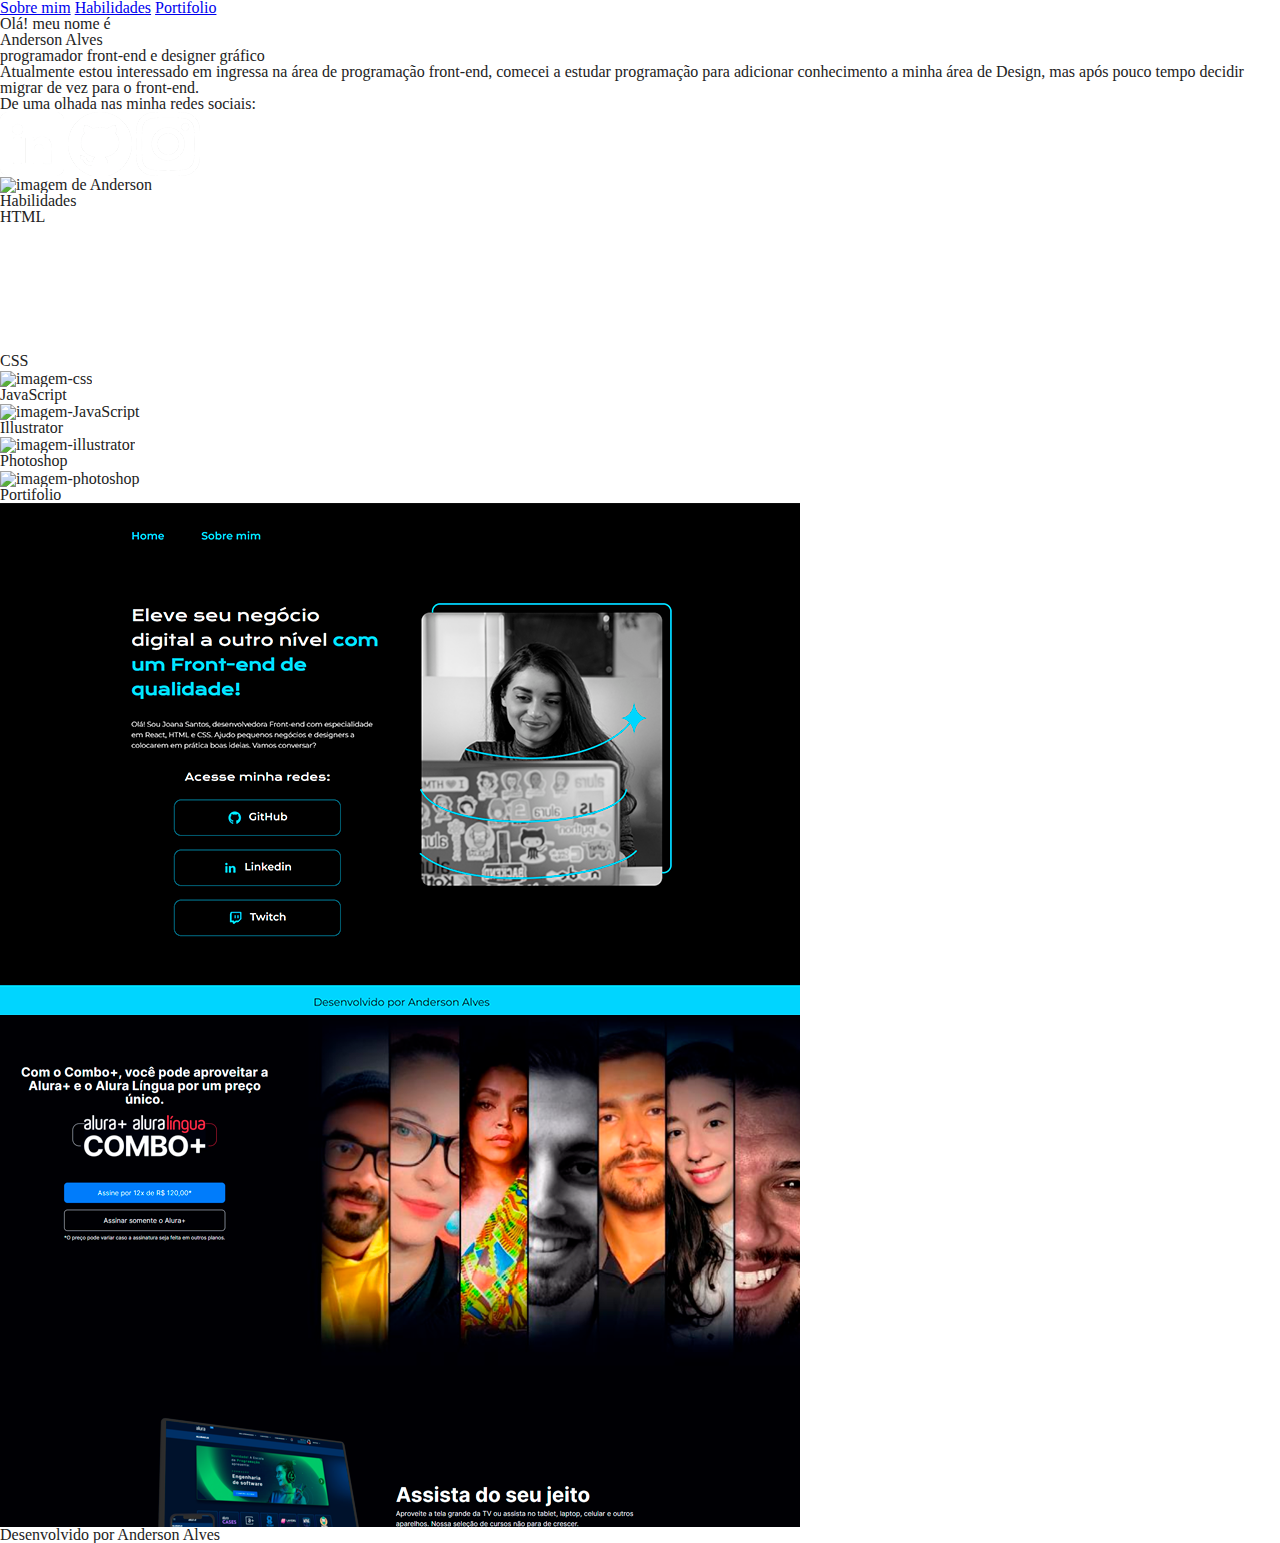
==== index.html @ a368eb8a "mesma de 9 min atrás" ====
<!DOCTYPE html>
<html lang="pt-br">
<head>
    <meta charset="UTF-8">
    <meta http-equiv="X-UA-Compatible" content="IE=edge">
    
    <link rel="stylesheet" type="text/css" href="styles/reset.css">
    <link rel="stylesheet" type="text/css" href="styles/stylez.css">

    <meta name="viewport" content="width=device-width, initial-scale=1.0">
    <title>Anderson Alves</title>
</head>
<body>
    <nav>
        <div class="menu">
            <a href="#section-1">Sobre mim</a>
            <a href="#section-2">Habilidades</a>
            <a href="#section-3">Portifolio</a>  
        </div>
    </nav>
    <section class="main-container" id="section-1">
        <div class="sobre-mim">
            <div class="info-perfil">
                <p>Olá! meu nome é</p>
                <h1>Anderson Alves</h1>
                <p id="cargo">programador front-end e designer gráfico</p>
                <p id="interesse">Atualmente estou interessado em ingressa na área de programação front-end, comecei a estudar programação para adicionar conhecimento a minha área de Design, mas após pouco tempo decidir migrar de vez para o front-end.</p>
                <div class="social-media">
                    <p>De uma olhada nas minha redes sociais:</p>
                    <a href="https://www.linkedin.com/in/andersonalvves" target="_blank"><img src="imagens/linkedin-logo.png" alt="linkdin logo"></a>
                    <a href="https://github.com/andy-alves" target="_blank"><img src="imagens/github-logo.png" alt="github logo"></a>
                    <a href="https://www.instagram.com/andyy_alvesx" target="_blank"><img src="imagens/instagram-logo.png" alt="instagram logo"></a>
                </div>
            </div>
            <img id="imagem-de-perfil" src="imagens/foto-de-perfil.png" alt="imagem de Anderson">
        </div>
    </section>
    <section class="main-container" id="section-2">
        <h2>Habilidades</h2>
        <div class="habilidades">
            <div class="box-habilidades">
                <div class="habilidades-cards">
                    <p>HTML</p>
                    <img src="imagens/html-logo.png" alt="imagem-html">
                </div>
                <div class="habilidades-cards">
                    <p>CSS</p>
                    <img src="imagens/css-logo.png" alt="imagem-css">
                </div>
                <div class="habilidades-cards">
                    <p>JavaScript</p>
                    <img src="imagens/JavaScript-logo.png" alt="imagem-JavaScript">
                </div>
                <div class="habilidades-cards">
                    <p>Illustrator</p>
                    <img src="imagens/illustrator-logo.png" alt="imagem-illustrator">
                </div>
                <div class="habilidades-cards">
                    <p>Photoshop</p>
                    <img src="imagens/photoshop-logo.png" alt="imagem-photoshop">
                </div>
            </div>
        </div>
    </section>
    <section class="main-container" id="section-3">
        <h2>Portifolio</h2>
        <div class="box-portifolio">
            <a class="box-job" target="_blank" href="https://portifolio-ficticio.vercel.app/"><img src="imagens/mockup-portifolioficticio.png" alt=""></a>
            <a class="box-job" target="_blank" href="https://alura-plus-eight-pi.vercel.app/"><img src="imagens/mockup-aluraplus.png" alt=""></a>
        </div>
    </section>
    <footer>
        <div class="texto-footer">
            <p>Desenvolvido por Anderson Alves</p>
        </div>    
    </footer>
</body>
</html>
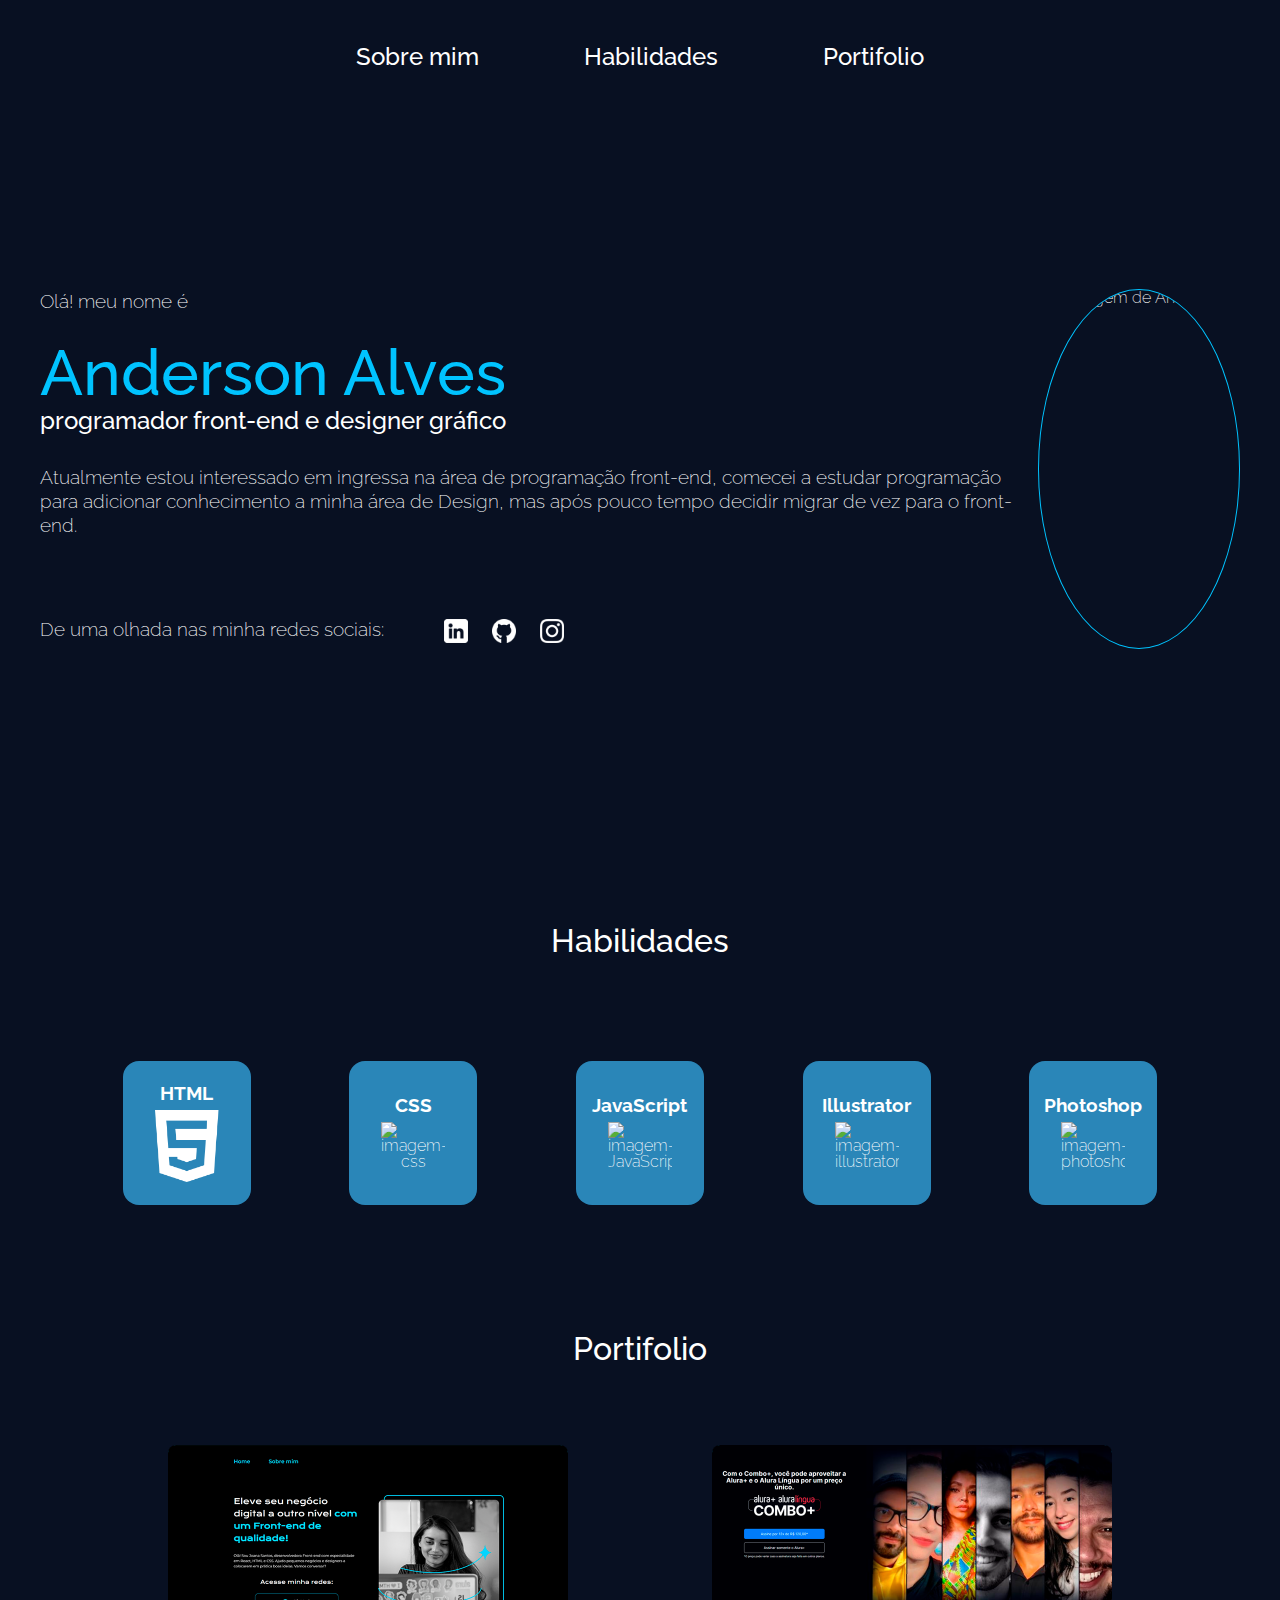
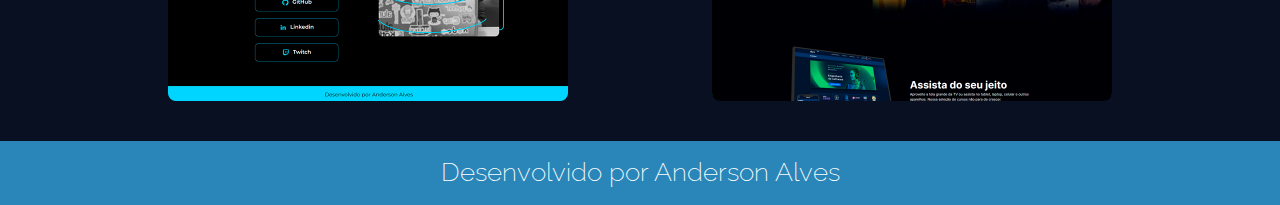
==== commit 425b6fd1: "Update index.html" ====
--- a/index.html
+++ b/index.html
@@ -5,7 +5,7 @@
     <meta http-equiv="X-UA-Compatible" content="IE=edge">
     
     <link rel="stylesheet" type="text/css" href="styles/reset.css">
-    <link rel="stylesheet" type="text/css" href="styles/stylez.css">
+    <link rel="stylesheet" type="text/css" href="styles/style.css">
 
     <meta name="viewport" content="width=device-width, initial-scale=1.0">
     <title>Anderson Alves</title>
--- a/styles/style.css
+++ b/styles/style.css
@@ -0,0 +1,218 @@
+@import url('https://fonts.googleapis.com/css2?family=Raleway:wght@200;500&display=swap');
+
+:root {
+    --branco: #ffffff;
+    --preto: #000000;
+    --azul-claro:#00c3ff;
+    --azul-medio:#2a86b8;
+    --azul-escuro:#081022;
+    --font-principal: 'Raleway', sans-serif;
+}
+
+body {
+    font-family: var(--font-principal);
+    font-size: 1rem;
+    font-weight: 200;
+    color:var(--branco);
+    background-color: var(--azul-escuro);
+}
+nav {
+    height: 4.8rem;
+    display: flex;
+    justify-content: space-around;
+    align-items: flex-end;
+    position: -webkit-sticky;
+    position: sticky;
+    top: -2rem;
+    background-color:var(--azul-escuro);
+}
+.menu {
+    width: 600px;
+    display: flex;
+    justify-content: space-between;
+    margin: 0 2rem 0;
+}
+.menu a {
+    text-decoration: none;
+    color: var(--branco);
+    font-weight: 500;
+    line-height: 1.5rem;
+    font-size: 1.5rem;
+    height: 2rem;
+    position: relative;
+    padding: 0 1rem;
+    box-sizing: border-box;
+    cursor: pointer;
+}
+.menu a::after {
+    content: " ";
+    width: 0%;
+    height: 0.2rem;
+    background-color: var(--azul-claro);
+    position: absolute;
+    bottom: 0;
+    left: 50%;
+    transform: translateX(-50%) scaleX(0);
+    transition: transform 0.7s;
+}
+.menu a:hover {
+    color: var(--azul-claro);
+    transition: 0.7s;
+}
+.menu a:hover::after{
+    transform: translateX(-50%) scaleX(1);
+    width: 100%;
+}
+.main-container {
+    padding: 2rem;
+    text-align: center;
+}
+#section-1 {
+    min-height: 80vh;
+    display: flex;
+    flex-wrap: wrap;
+}
+.sobre-mim {
+    display: flex;
+    margin: auto;
+    max-width: 1200px;
+}
+.info-perfil {
+    font-size: 1.2rem;
+    line-height: 1.5rem;
+    font-weight: 200;
+    text-align: left;
+}
+.info-perfil h1 {
+    font-size: 4rem;
+    line-height: 3.5rem;
+    font-weight: 500;
+    color:var(--azul-claro);
+    margin: 2rem 0 0.5rem;
+}
+#cargo {
+    font-size: 1.5rem;
+    font-weight: 500;
+    margin-bottom: 2rem;
+}
+#interesse {
+    margin: 0 1rem 5rem 0;
+}
+.social-media{
+    display: flex;
+    height: 32px;
+}
+.social-media p {
+    margin-right: 3rem;
+}
+.social-media a {
+    margin: 0 0.5rem;
+    cursor: pointer;
+    width: 2rem;
+    text-align: center;
+}
+.social-media img {
+    width: 1.5rem;
+}
+.social-media img:hover {
+    transform: scale(1.4);
+    transition: 0.4s;
+}
+#imagem-de-perfil {
+    border-radius: 50%;
+    border: 0.1rem solid var(--azul-claro);
+    width: 25rem;
+}
+
+/* habilidades section-2 */
+
+#section-2 {
+    text-align: center;
+}
+h2 {
+    font-size: 2rem;
+    line-height: 2rem;
+    font-weight: 500;
+    padding: 2rem 0;
+    margin: 0 auto;
+}
+.habilidades {
+    align-items: center;
+    margin: auto;
+    max-width: 1200px;
+}
+.box-habilidades {
+    display: flex;
+    justify-content: space-evenly;
+    flex-wrap: wrap;
+    margin-top: 2.5rem;
+}
+.habilidades-cards {
+    background-color: var(--azul-medio);
+    width: 8rem;
+    height: 9rem;
+    padding: 0.5rem;
+    margin: 2rem 1rem;
+    box-sizing: border-box;
+    border-radius: 1rem;
+    display: flex;
+    justify-content: center;
+    align-items: center;
+    flex-direction: column;
+}
+.habilidades-cards:hover {
+    cursor: pointer;
+    transform: scale(1.2);
+    transition: 0.4s;
+}
+.habilidades-cards p {
+    font-size: 1.2rem;
+    font-weight: 700;
+    margin-bottom: 0.4rem;
+}
+.habilidades-cards img {
+    width: 4rem;
+}
+
+/* habilidades section-3 */
+
+#section-3 {
+    text-align: center;
+}
+.box-portifolio {
+    display: flex;
+    justify-content:space-evenly;
+    flex-wrap: wrap;
+    margin-top: 2.5rem;
+}
+.box-job {
+    background-color: var(--azul-claro);
+    color: var(--azul-escuro);
+    font-size: 2rem;
+    font-weight: 500;
+    border-radius: 0.6rem;
+    position: relative;
+    cursor: pointer;
+    margin: 0.5rem;
+}
+.box-job:hover {
+    transform: scale(1.2);
+    transition: 0.4s;
+}
+.box-job img {
+    width: 25rem;
+    height: 16rem;
+    border-radius: 0.5rem;
+}
+footer {
+    background-color: var(--azul-medio);
+    width: auto;
+}
+.texto-footer {
+    font-size: 1.6rem;
+    box-sizing: border-box;
+    height: 4rem;
+    display: flex;
+    justify-content: center;
+    align-items: center;    
+}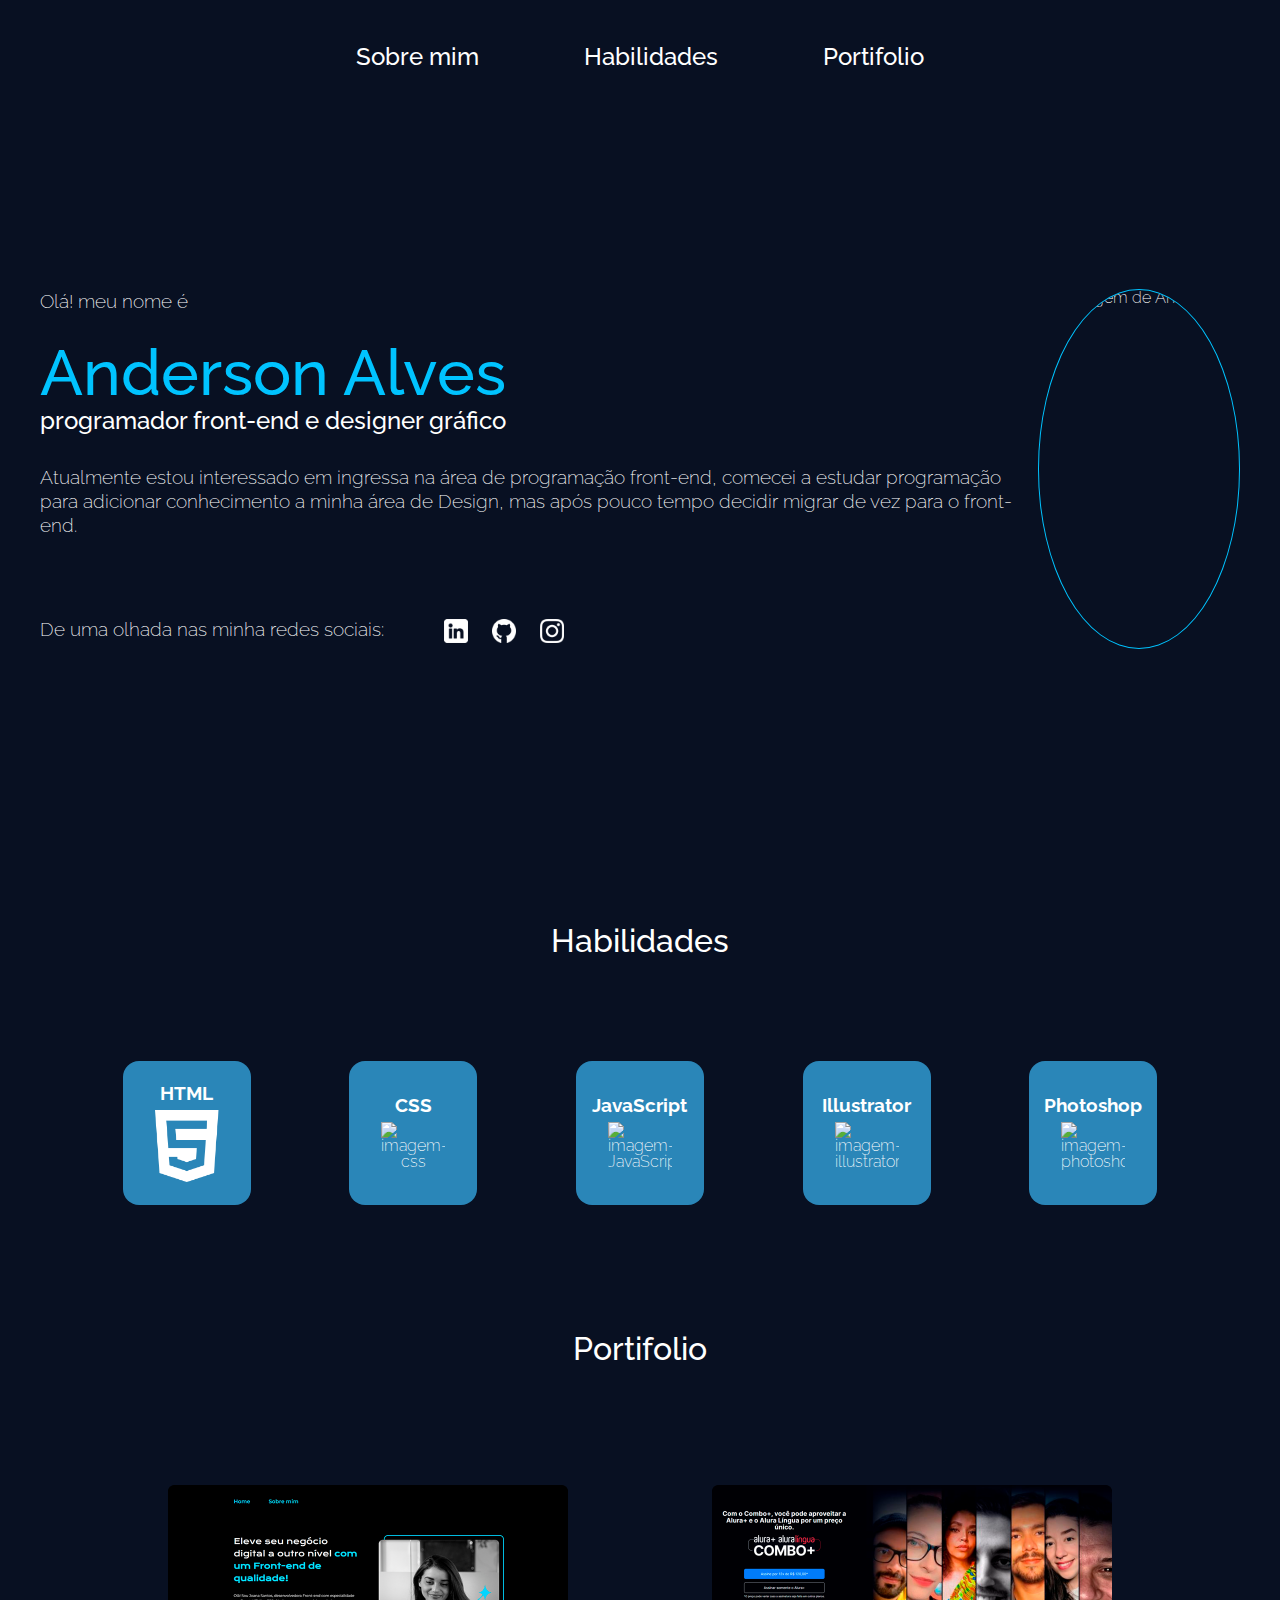
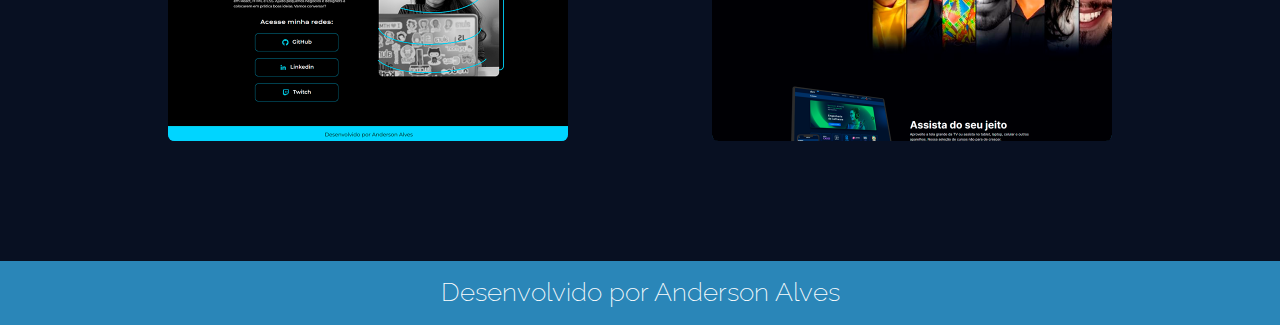
==== commit 77d00db7: "atualizacao" ====
--- a/index.html
+++ b/index.html
@@ -35,7 +35,7 @@
             <img id="imagem-de-perfil" src="imagens/foto-de-perfil.png" alt="imagem de Anderson">
         </div>
     </section>
-    <section class="main-container" id="section-2">
+    <section class="main-container" data-aos="fade-right" id="section-2">
         <h2>Habilidades</h2>
         <div class="habilidades">
             <div class="box-habilidades">
@@ -65,8 +65,8 @@
     <section class="main-container" id="section-3">
         <h2>Portifolio</h2>
         <div class="box-portifolio">
-            <a class="box-job" target="_blank" href="https://portifolio-ficticio.vercel.app/"><img src="imagens/mockup-portifolioficticio.png" alt=""></a>
-            <a class="box-job" target="_blank" href="https://alura-plus-eight-pi.vercel.app/"><img src="imagens/mockup-aluraplus.png" alt=""></a>
+            <a class="box-job" target="_blank" alt="Página de template para portfolio" href="https://portifolio-ficticio.vercel.app/"><img src="imagens/mockup-portifolioficticio.png" alt=""></a>
+            <a class="box-job" target="_blank" alt="Página do Alura-Plus" href="https://alura-plus-eight-pi.vercel.app/"><img src="imagens/mockup-aluraplus.png" alt=""></a>
         </div>
     </section>
     <footer>
@@ -74,5 +74,6 @@
             <p>Desenvolvido por Anderson Alves</p>
         </div>    
     </footer>
+    <script src="javaScript/script.js"></script>
 </body>
 </html>--- a/styles/style.css
+++ b/styles/style.css
@@ -7,6 +7,12 @@
     --azul-medio:#2a86b8;
     --azul-escuro:#081022;
     --font-principal: 'Raleway', sans-serif;
+}
+
+.movimentacaoParaDireita {
+    animation: movimentoParaDireita 0.6s ease-in;
+    scroll-margin-top: 11vh;
+    
 }
 
 body {
@@ -183,10 +189,10 @@
     display: flex;
     justify-content:space-evenly;
     flex-wrap: wrap;
-    margin-top: 2.5rem;
+    margin: 5rem 0;
 }
 .box-job {
-    background-color: var(--azul-claro);
+    background-color: var(--preto);
     color: var(--azul-escuro);
     font-size: 2rem;
     font-weight: 500;
@@ -194,16 +200,41 @@
     position: relative;
     cursor: pointer;
     margin: 0.5rem;
-}
-.box-job:hover {
-    transform: scale(1.2);
-    transition: 0.4s;
-}
-.box-job img {
     width: 25rem;
     height: 16rem;
     border-radius: 0.5rem;
 }
+.box-job:hover {
+    transform: scale(1.2);
+    transition: 0.4s;
+}
+.box-job::before{
+    content: "Clique para saber mais";
+    position: absolute;
+    background-color: var(--azul-medio);
+    color: var(--branco);
+    font-size: 1.2rem;
+
+    bottom: 0px;
+    left: 0;
+    width: 100%;
+    height: 60px;
+    border-radius: 7px;
+    box-sizing: border-box;
+    padding-top:30px;
+    
+}
+.box-job:hover:before {
+    transition: 0.4s;
+    bottom: -40px;
+}
+.box-job img {
+    position: absolute;
+    border-radius: 0.4rem;
+    top: 0;
+    left: 0;
+    width: 100%;
+}
 footer {
     background-color: var(--azul-medio);
     width: auto;
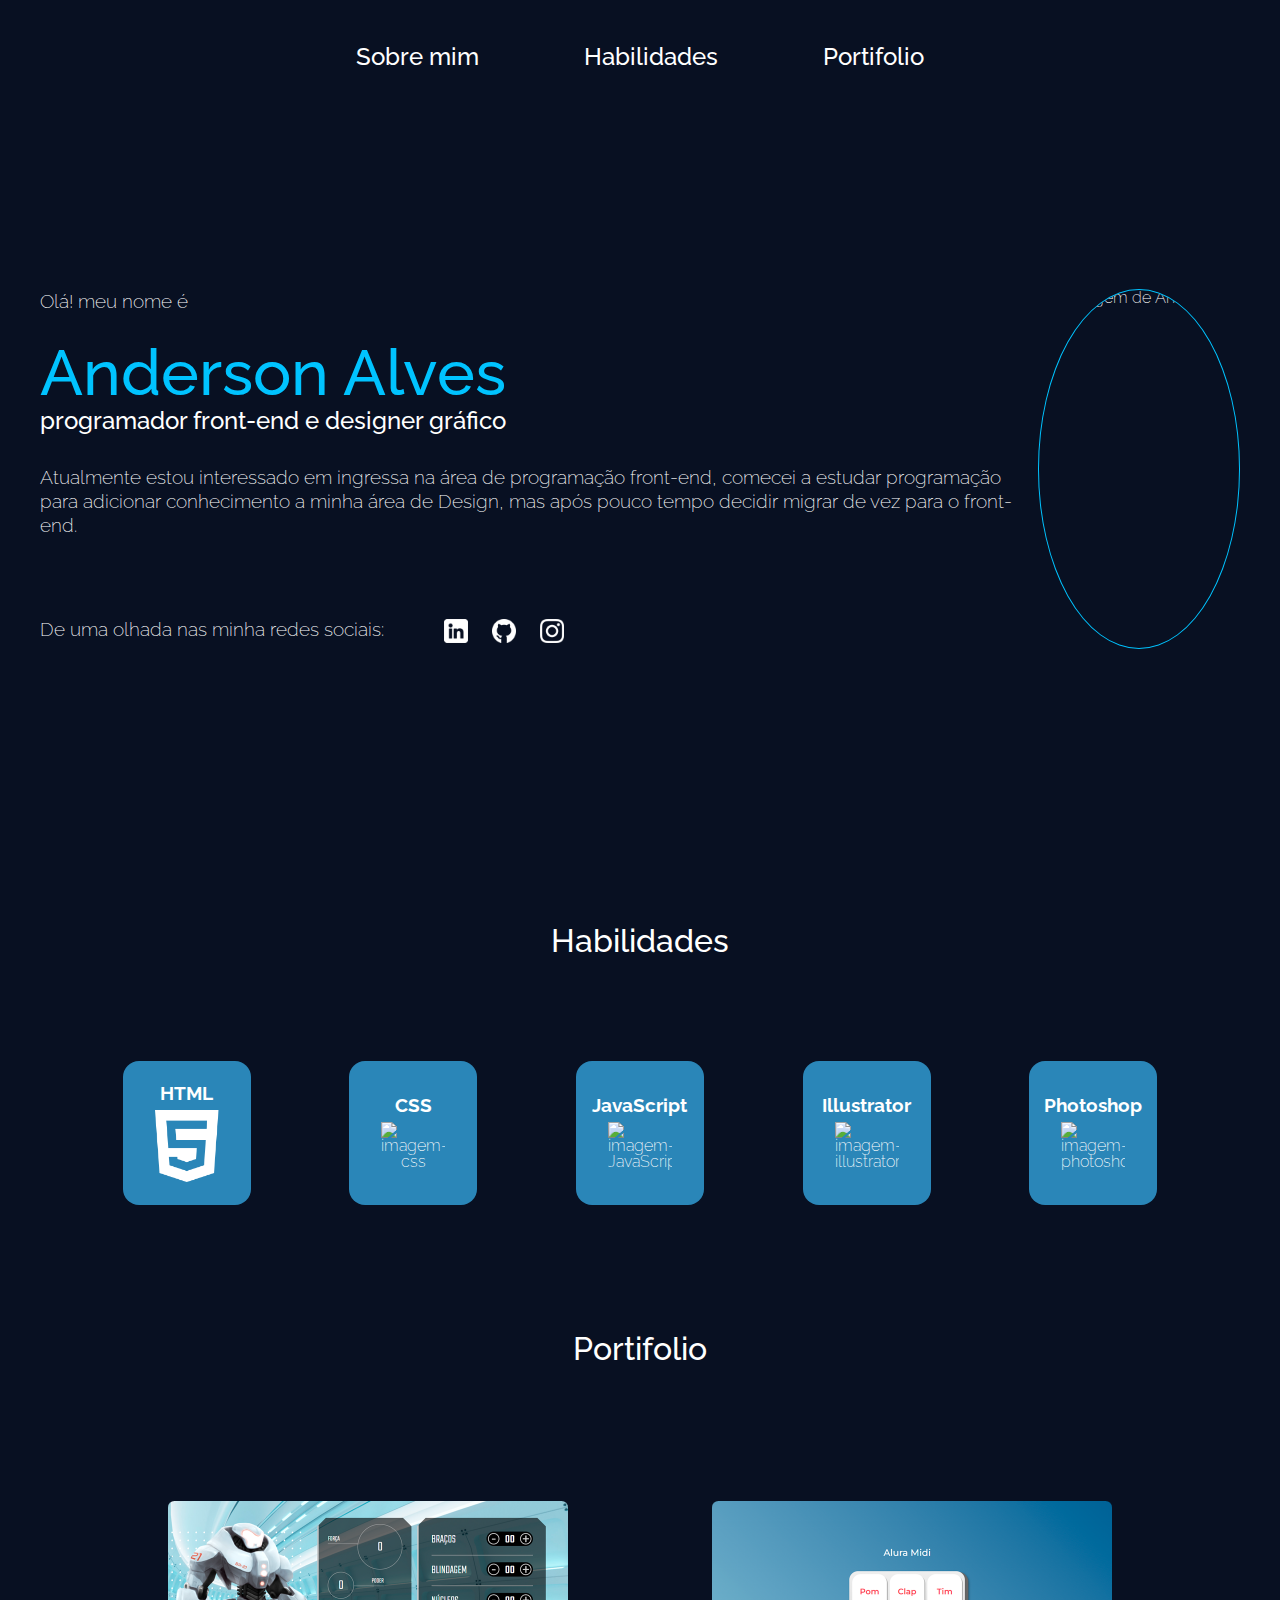
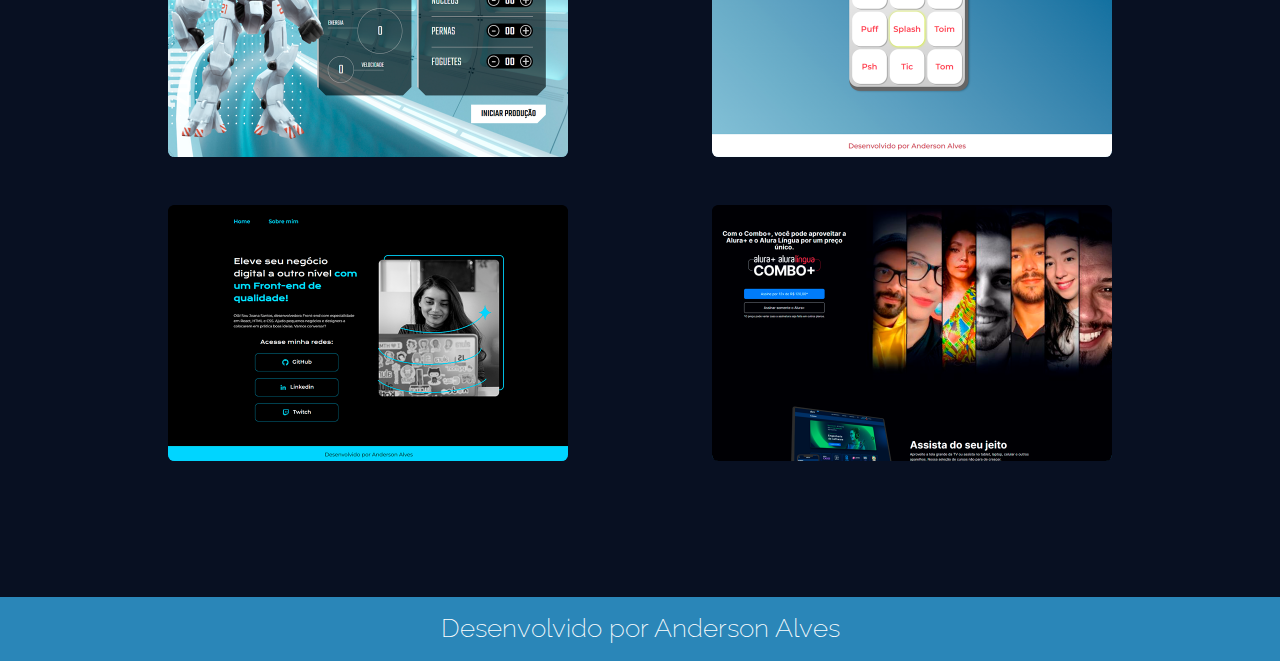
==== commit 16f60cba: "adição de projetos de portifolio" ====
--- a/index.html
+++ b/index.html
@@ -65,6 +65,8 @@
     <section class="main-container" id="section-3">
         <h2>Portifolio</h2>
         <div class="box-portifolio">
+            <a class="box-job" target="_blank" alt="Página do Alura-Plus" href="https://robotron-2000-henna-theta.vercel.app/"><img src="imagens/mockup-robotron.png" alt=""></a>
+            <a class="box-job" target="_blank" alt="Página do Alura-Plus" href="https://alura-midi-nu-cyan.vercel.app/"><img src="imagens/mockup-alura-midia.png" alt=""></a>
             <a class="box-job" target="_blank" alt="Página de template para portfolio" href="https://portifolio-ficticio.vercel.app/"><img src="imagens/mockup-portifolioficticio.png" alt=""></a>
             <a class="box-job" target="_blank" alt="Página do Alura-Plus" href="https://alura-plus-eight-pi.vercel.app/"><img src="imagens/mockup-aluraplus.png" alt=""></a>
         </div>
--- a/styles/style.css
+++ b/styles/style.css
@@ -31,6 +31,7 @@
     position: sticky;
     top: -2rem;
     background-color:var(--azul-escuro);
+    z-index: 2; /*Z-INDEX 1  no box de cada portifolio(.box-job) */
 }
 .menu {
     width: 600px;
@@ -199,7 +200,7 @@
     border-radius: 0.6rem;
     position: relative;
     cursor: pointer;
-    margin: 0.5rem;
+    margin: 1.5rem 0.5rem;
     width: 25rem;
     height: 16rem;
     border-radius: 0.5rem;
@@ -207,6 +208,7 @@
 .box-job:hover {
     transform: scale(1.2);
     transition: 0.4s;
+    z-index: 1;
 }
 .box-job::before{
     content: "Clique para saber mais";
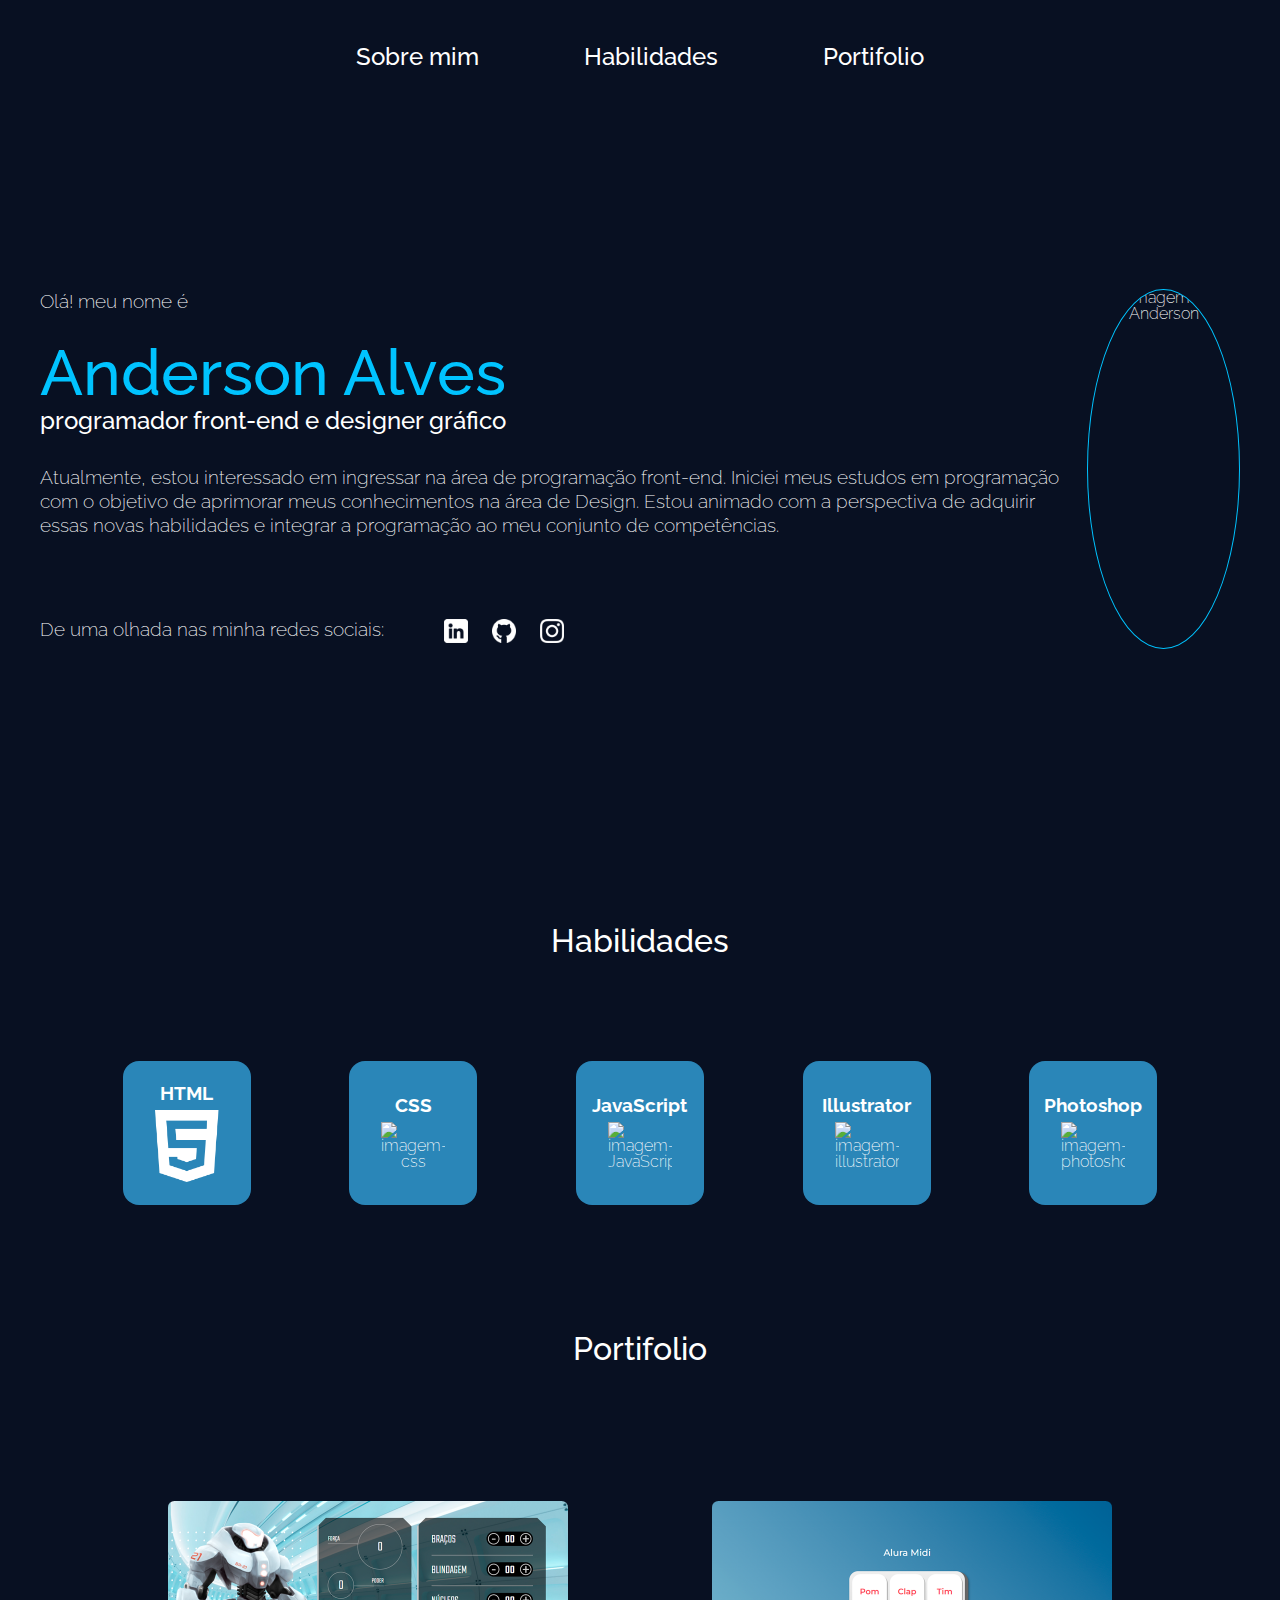
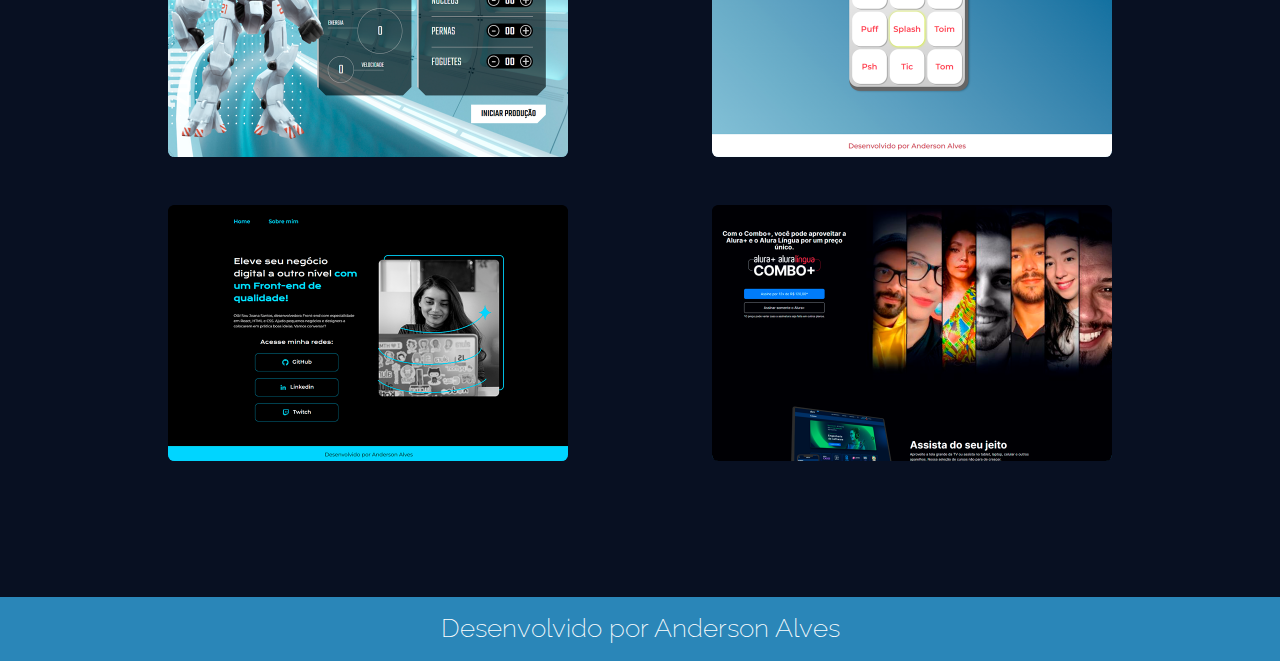
==== commit 61d58741: "Mudança do texto" ====
--- a/index.html
+++ b/index.html
@@ -24,7 +24,7 @@
                 <p>Olá! meu nome é</p>
                 <h1>Anderson Alves</h1>
                 <p id="cargo">programador front-end e designer gráfico</p>
-                <p id="interesse">Atualmente estou interessado em ingressa na área de programação front-end, comecei a estudar programação para adicionar conhecimento a minha área de Design, mas após pouco tempo decidir migrar de vez para o front-end.</p>
+                <p id="interesse">Atualmente, estou interessado em ingressar na área de programação front-end. Iniciei meus estudos em programação com o objetivo de aprimorar meus conhecimentos na área de Design. Estou animado com a perspectiva de adquirir essas novas habilidades e integrar a programação ao meu conjunto de competências.</p>
                 <div class="social-media">
                     <p>De uma olhada nas minha redes sociais:</p>
                     <a href="https://www.linkedin.com/in/andersonalvves" target="_blank"><img src="imagens/linkedin-logo.png" alt="linkdin logo"></a>
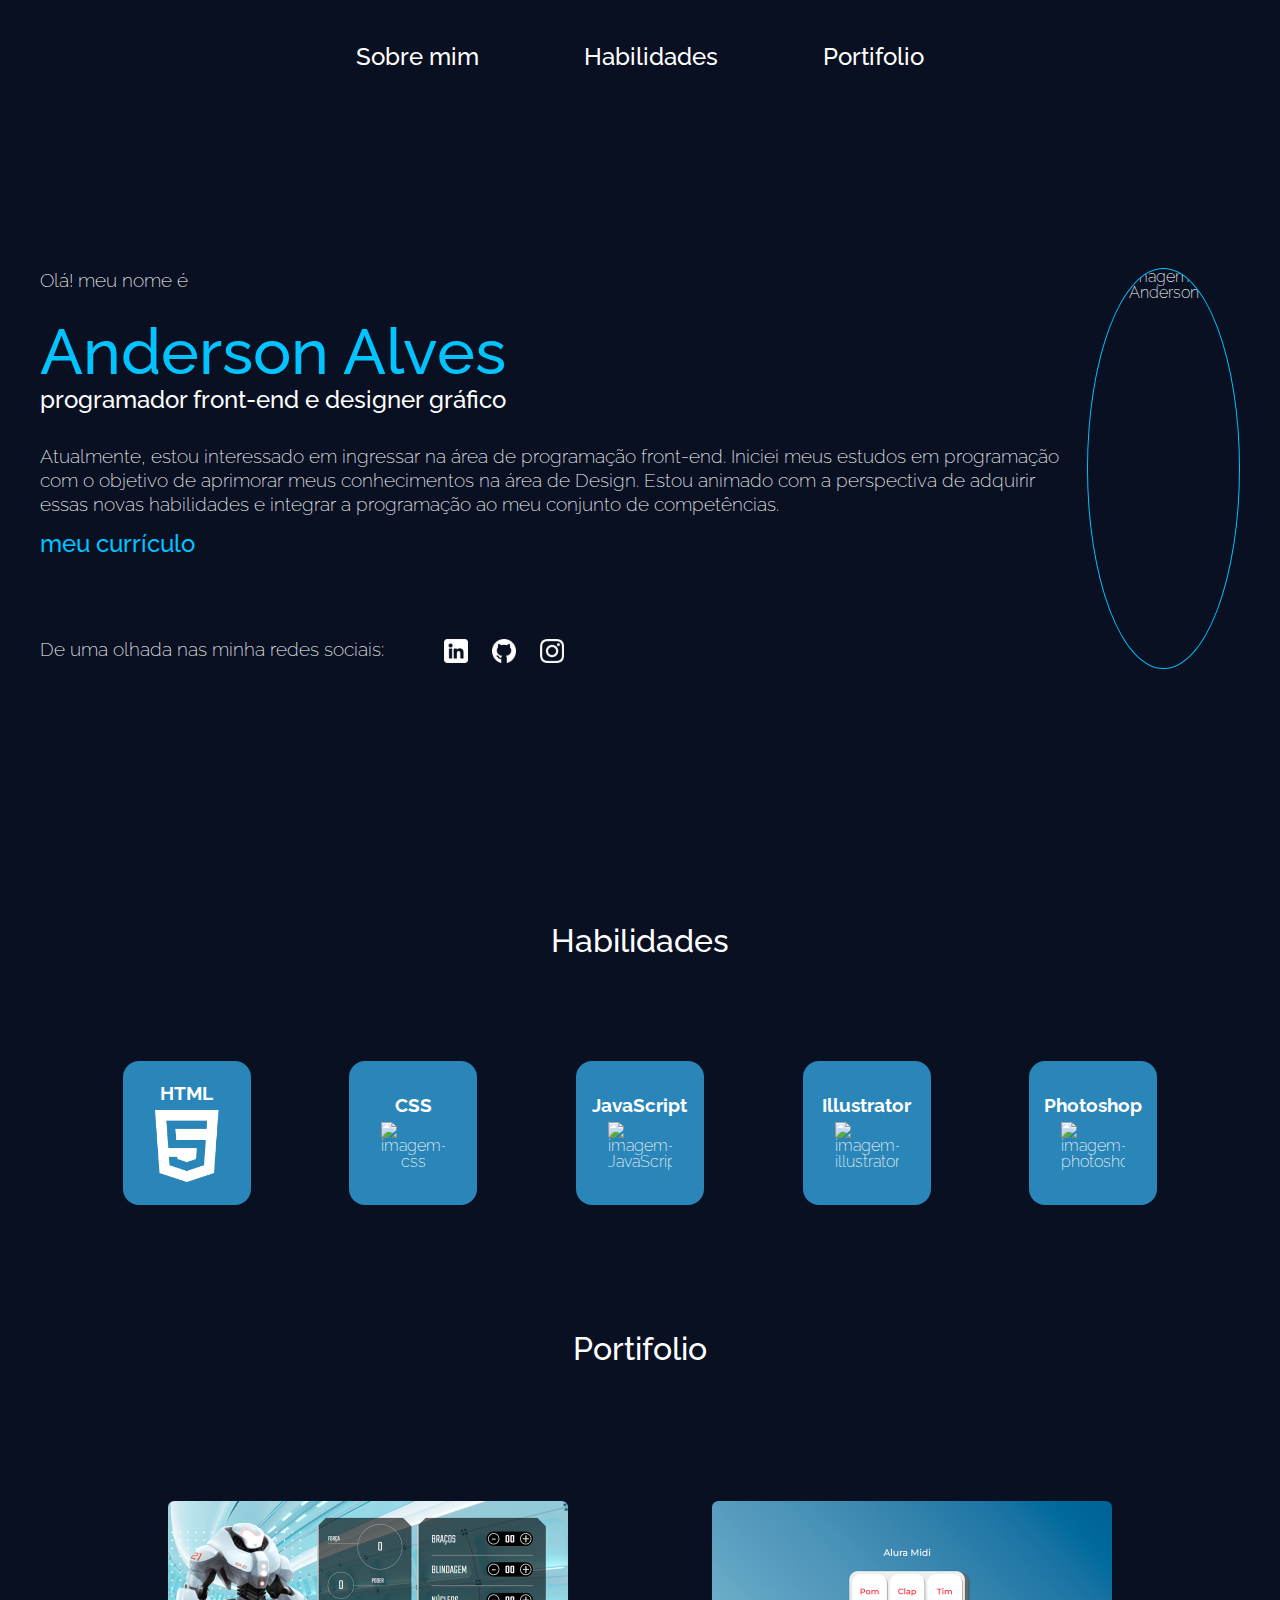
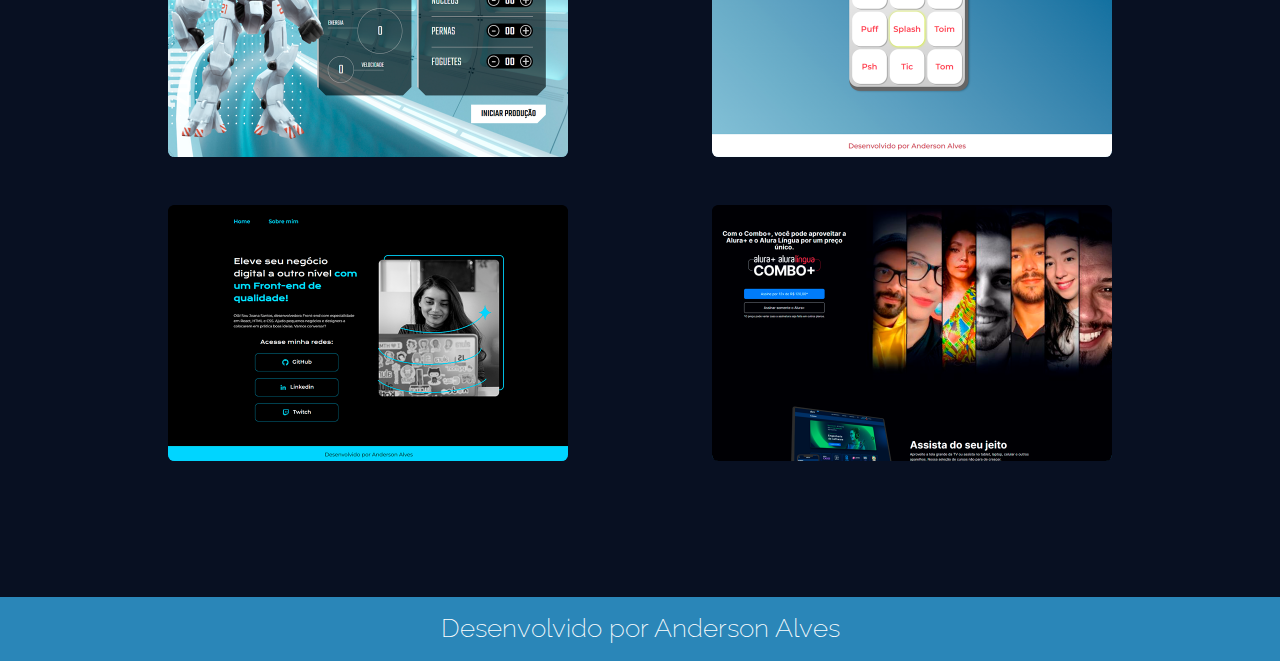
==== commit 890332a3: "carreguei o pdf" ====
--- a/index.html
+++ b/index.html
@@ -25,6 +25,7 @@
                 <h1>Anderson Alves</h1>
                 <p id="cargo">programador front-end e designer gráfico</p>
                 <p id="interesse">Atualmente, estou interessado em ingressar na área de programação front-end. Iniciei meus estudos em programação com o objetivo de aprimorar meus conhecimentos na área de Design. Estou animado com a perspectiva de adquirir essas novas habilidades e integrar a programação ao meu conjunto de competências.</p>
+                <a href="curriculo.html" id="curriculo">meu currículo</a>
                 <div class="social-media">
                     <p>De uma olhada nas minha redes sociais:</p>
                     <a href="https://www.linkedin.com/in/andersonalvves" target="_blank"><img src="imagens/linkedin-logo.png" alt="linkdin logo"></a>
--- a/styles/style.css
+++ b/styles/style.css
@@ -103,9 +103,16 @@
     margin-bottom: 2rem;
 }
 #interesse {
-    margin: 0 1rem 5rem 0;
+    margin: 0 1rem 1rem 0;
+}
+#curriculo {
+    color:var(--azul-claro);
+    text-decoration: none;
+    font-size: 1.5rem;
+    font-weight: 500;
 }
 .social-media{
+    margin-top: 5rem;
     display: flex;
     height: 32px;
 }
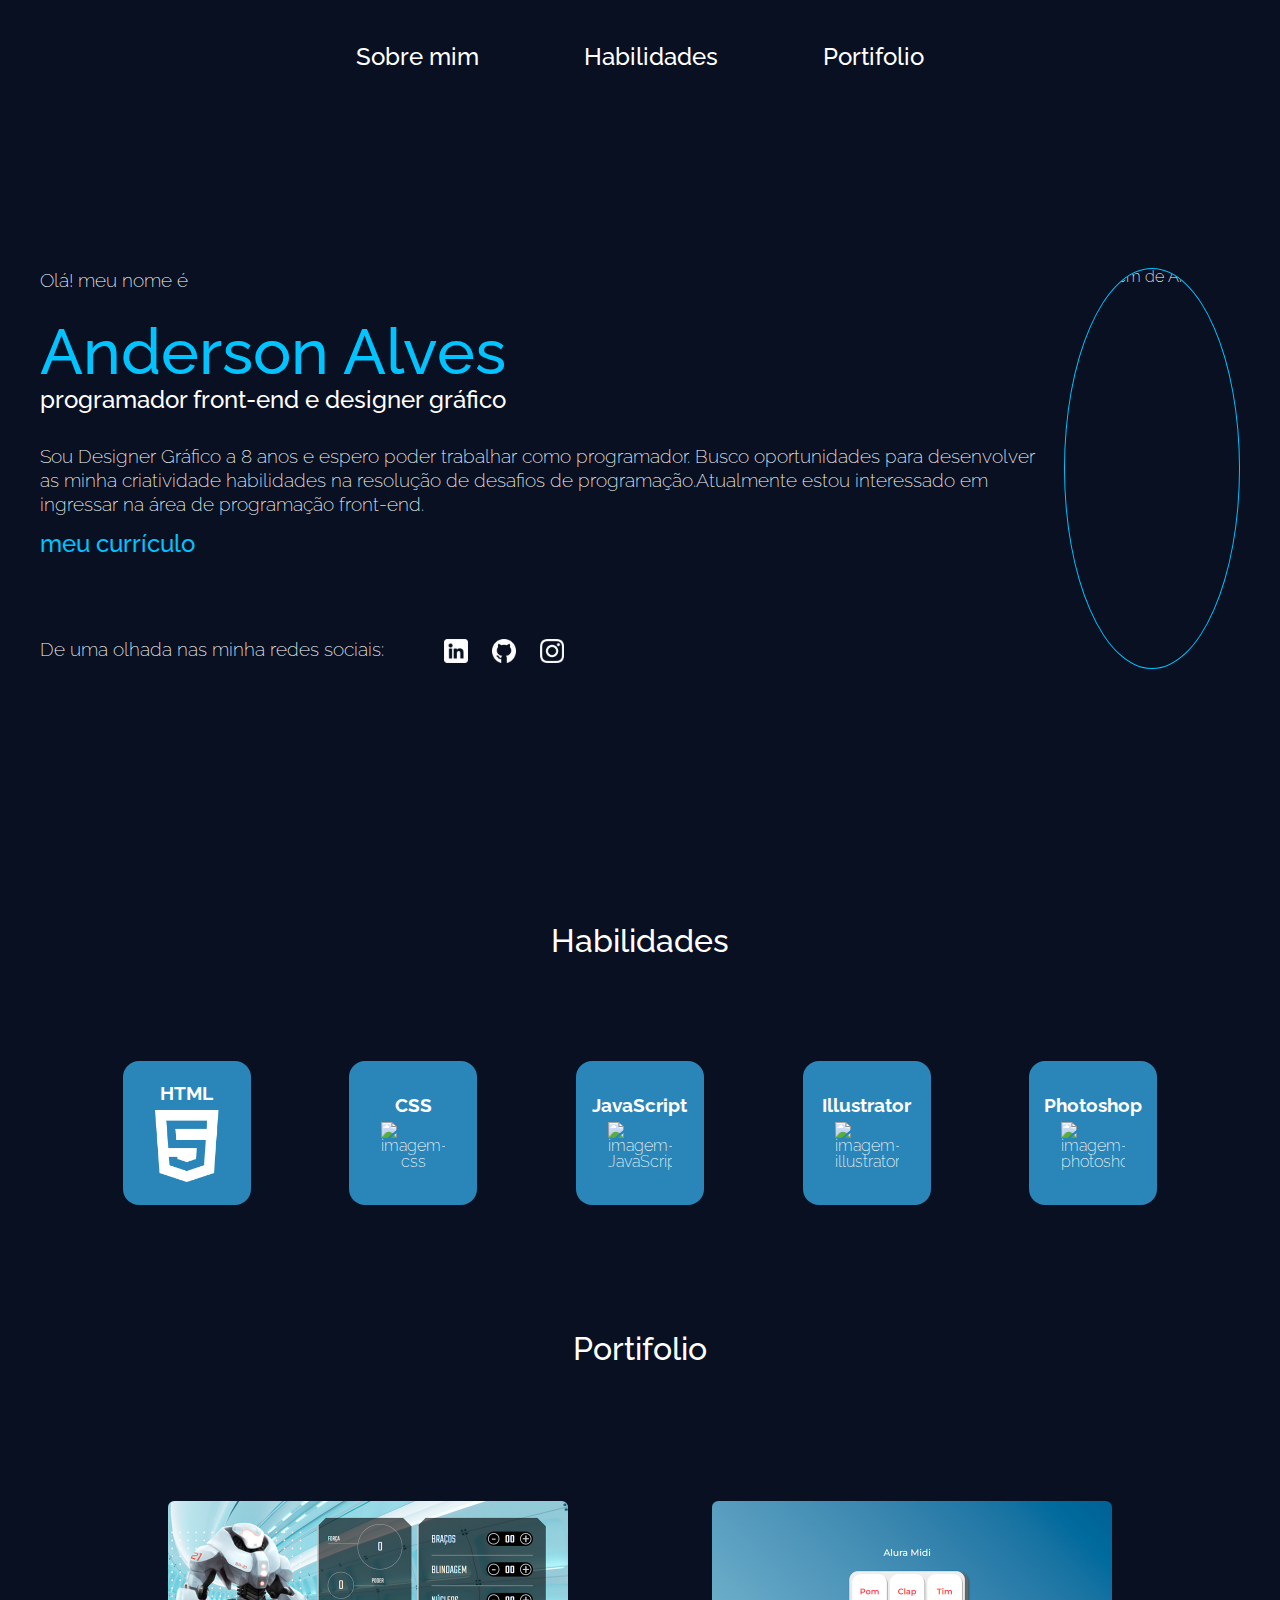
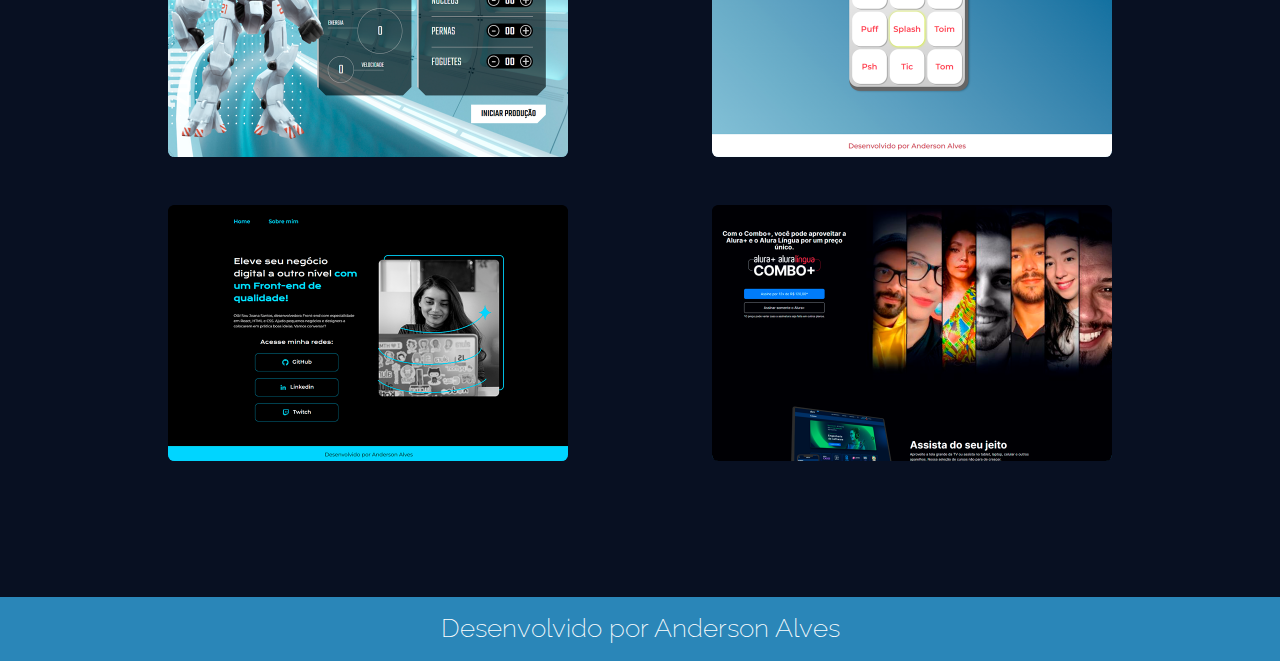
==== commit 701e9446: "texto da bio" ====
--- a/index.html
+++ b/index.html
@@ -24,7 +24,7 @@
                 <p>Olá! meu nome é</p>
                 <h1>Anderson Alves</h1>
                 <p id="cargo">programador front-end e designer gráfico</p>
-                <p id="interesse">Atualmente, estou interessado em ingressar na área de programação front-end. Iniciei meus estudos em programação com o objetivo de aprimorar meus conhecimentos na área de Design. Estou animado com a perspectiva de adquirir essas novas habilidades e integrar a programação ao meu conjunto de competências.</p>
+                <p id="interesse">Sou Designer Gráfico a 8 anos e espero poder trabalhar como programador. Busco oportunidades para desenvolver as minha criatividade habilidades na resolução de desafios de programação.Atualmente estou interessado em ingressar na área de programação front-end.</p>
                 <a href="curriculo.html" id="curriculo">meu currículo</a>
                 <div class="social-media">
                     <p>De uma olhada nas minha redes sociais:</p>
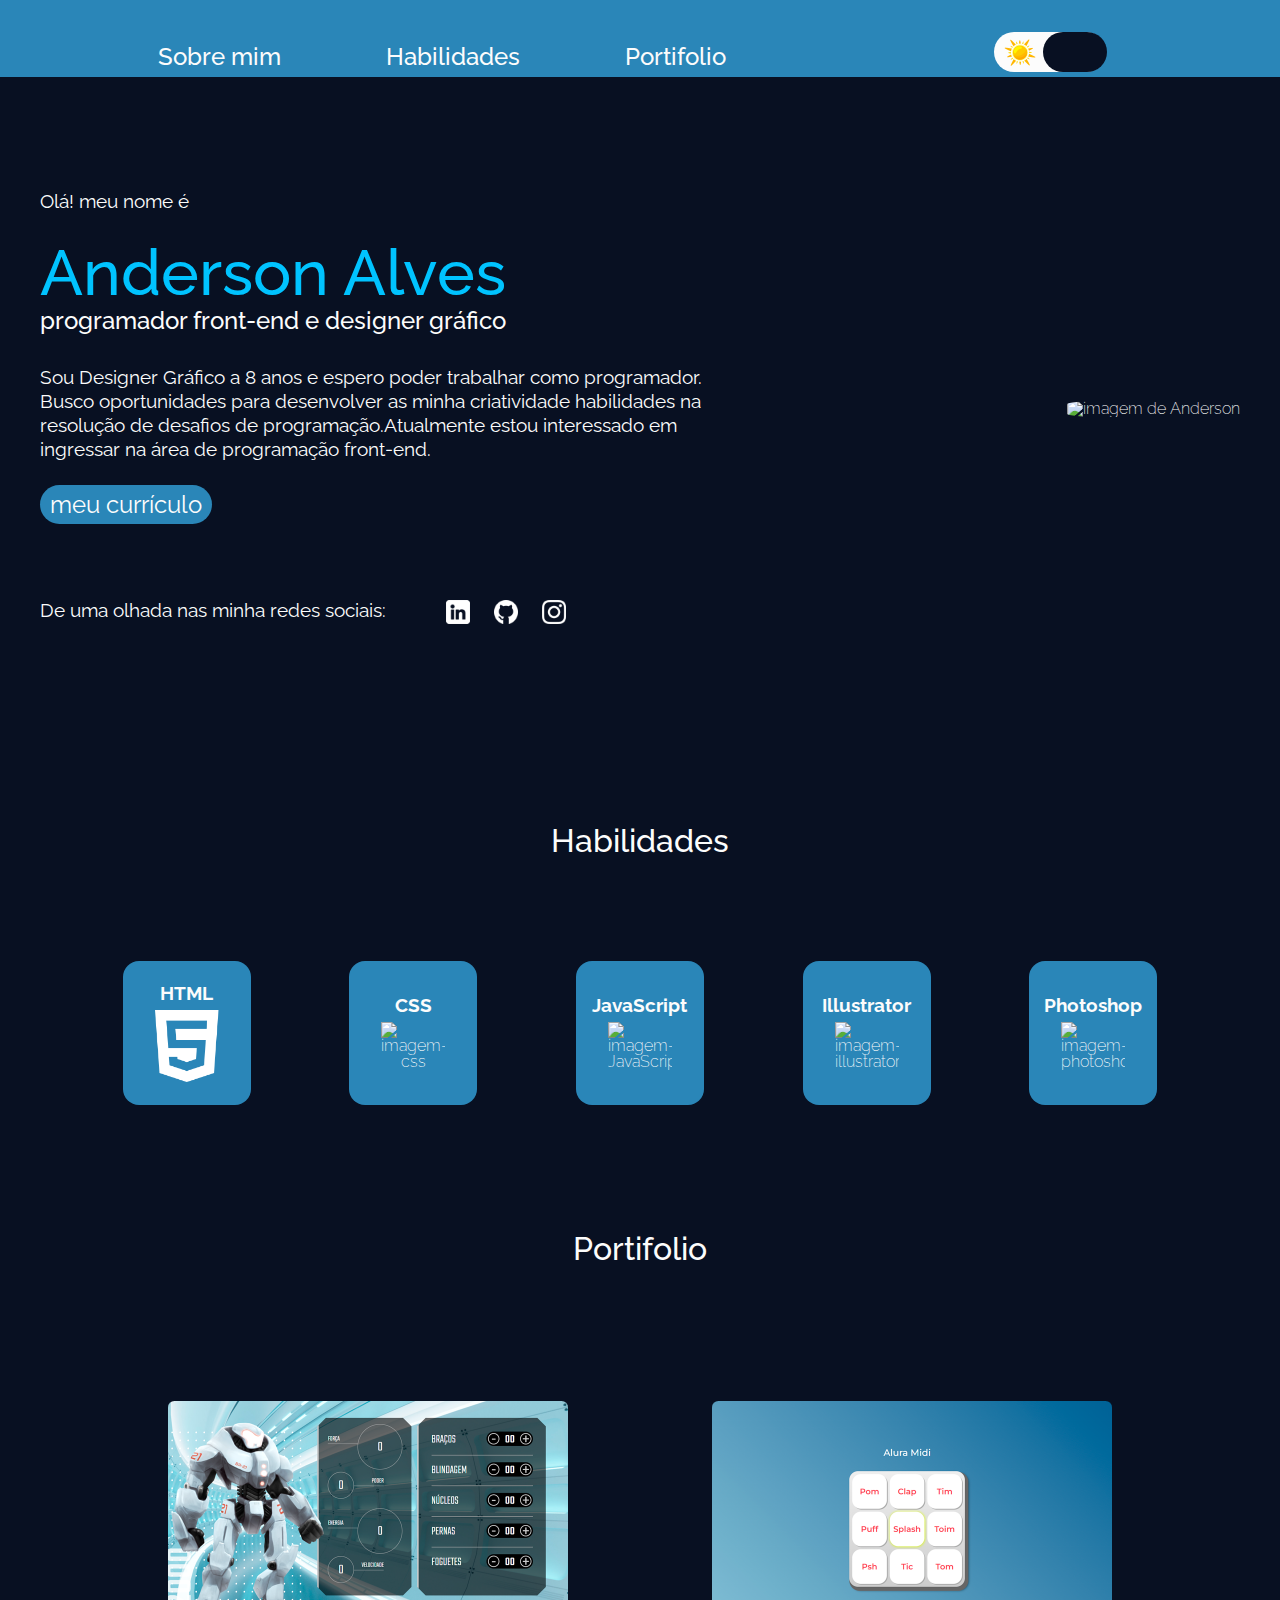
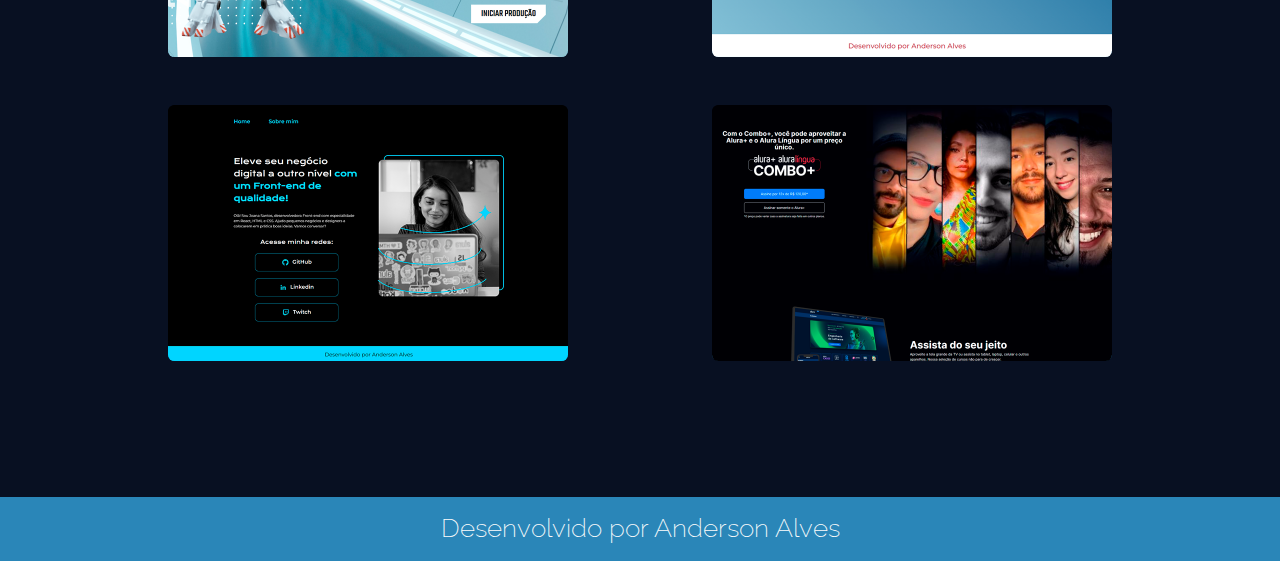
==== commit 2e9b2245: "dark-mode" ====
--- a/index.html
+++ b/index.html
@@ -17,6 +17,13 @@
             <a href="#section-2">Habilidades</a>
             <a href="#section-3">Portifolio</a>  
         </div>
+        <div id="dark-mode-bg">
+            <div id="dark-mode">
+                <img id="sun" onclick="sunMode ()" src="imagens/sun.png">
+                <img id="moon" onclick="moonMode ()" src="imagens/moon.png">
+            </div>
+            <span id="dark-mask"></span>
+        </div>
     </nav>
     <section class="main-container" id="section-1">
         <div class="sobre-mim">
@@ -28,9 +35,9 @@
                 <a href="curriculo.html" id="curriculo">meu currículo</a>
                 <div class="social-media">
                     <p>De uma olhada nas minha redes sociais:</p>
-                    <a href="https://www.linkedin.com/in/andersonalvves" target="_blank"><img src="imagens/linkedin-logo.png" alt="linkdin logo"></a>
-                    <a href="https://github.com/andy-alves" target="_blank"><img src="imagens/github-logo.png" alt="github logo"></a>
-                    <a href="https://www.instagram.com/andyy_alvesx" target="_blank"><img src="imagens/instagram-logo.png" alt="instagram logo"></a>
+                    <a href="https://www.linkedin.com/in/andersonalvves" target="_blank"><img src="imagens/linkedin-logo.png" alt="linkdin logo" id="linkedin"></a>
+                    <a href="https://github.com/andy-alves" target="_blank"><img src="imagens/github-logo.png" alt="github logo" id="github"></a>
+                    <a href="https://www.instagram.com/andyy_alvesx" target="_blank"><img src="imagens/instagram-logo.png" alt="instagram logo" id="instagram"></a>
                 </div>
             </div>
             <img id="imagem-de-perfil" src="imagens/foto-de-perfil.png" alt="imagem de Anderson">
--- a/styles/style.css
+++ b/styles/style.css
@@ -1,7 +1,7 @@
 @import url('https://fonts.googleapis.com/css2?family=Raleway:wght@200;500&display=swap');
 
 :root {
-    --branco: #ffffff;
+    --branco: #fcfcfc;
     --preto: #000000;
     --azul-claro:#00c3ff;
     --azul-medio:#2a86b8;
@@ -29,8 +29,8 @@
     align-items: flex-end;
     position: -webkit-sticky;
     position: sticky;
-    top: -2rem;
-    background-color:var(--azul-escuro);
+    top: -1.2rem;
+    background-color:var(--azul-medio);
     z-index: 2; /*Z-INDEX 1  no box de cada portifolio(.box-job) */
 }
 .menu {
@@ -70,24 +70,67 @@
     transform: translateX(-50%) scaleX(1);
     width: 100%;
 }
+#dark-mode-bg {
+    display: flex;
+    justify-content: flex-end;
+}
+#dark-mode {
+    background-color:var(--branco);
+    width: 7rem;
+    height: 2.5rem;
+    border-radius: 25px;
+    padding: 5px 10px;
+    margin-bottom: 5px;
+    display: flex;
+    justify-content: space-between;
+    align-items: center;
+    box-sizing: border-box;
+}
+#sun {
+    width: 32px;
+    height: 32px;
+    position: relative;
+    top: 0px;
+    opacity: 1;
+    cursor: pointer;
+}
+#moon {
+    width: 24px;
+    height: 24px;
+    position: relative;
+    top: 15px;
+    opacity: 0;
+    cursor: pointer;
+}
+#dark-mask {
+    background-color: var(--azul-escuro);
+    border-radius: 25px;
+    width: 4rem;
+    height: 2.5rem;
+    position: relative;
+    right: 63px;
+    box-sizing: border-box;
+}
+/* section */
 .main-container {
     padding: 2rem;
     text-align: center;
 }
 #section-1 {
-    min-height: 80vh;
-    display: flex;
-    flex-wrap: wrap;
+    min-height: 60vh;
+    margin-top: 5rem;
 }
 .sobre-mim {
     display: flex;
+    align-items: center;
+    justify-content: space-between;
     margin: auto;
     max-width: 1200px;
 }
 .info-perfil {
     font-size: 1.2rem;
     line-height: 1.5rem;
-    font-weight: 200;
+    font-weight: 400;
     text-align: left;
 }
 .info-perfil h1 {
@@ -104,17 +147,25 @@
 }
 #interesse {
     margin: 0 1rem 1rem 0;
+    font-weight: 400;
+    margin-bottom: 2rem;
+    max-width: 700px;
 }
 #curriculo {
-    color:var(--azul-claro);
+    color:var(--branco);
     text-decoration: none;
     font-size: 1.5rem;
-    font-weight: 500;
+    font-weight: 400;
+    background-color: var(--azul-medio);
+    border-radius: 20px;
+    box-sizing: border-box;
+    padding: 5px 10px; 
 }
 .social-media{
     margin-top: 5rem;
     display: flex;
     height: 32px;
+    font-weight: 400;
 }
 .social-media p {
     margin-right: 3rem;
@@ -133,9 +184,7 @@
     transition: 0.4s;
 }
 #imagem-de-perfil {
-    border-radius: 50%;
-    border: 0.1rem solid var(--azul-claro);
-    width: 25rem;
+    border-radius: 20%;
 }
 
 /* habilidades section-2 */
@@ -255,4 +304,46 @@
     display: flex;
     justify-content: center;
     align-items: center;    
+}
+/* mobile */
+@media (max-width: 1200px) {
+    .sobre-mim {
+        flex-direction: column;
+        align-items: center;
+    }
+    #imagem-de-perfil {
+        width: 40%;
+        margin-top: 3rem;
+    }
+}
+@media (max-width: 800px) {
+    #imagem-de-perfil {
+        width: 50%;
+        margin-top: 3rem;
+    }
+    .habilidades-cards {
+        width: 6rem;
+        height: 7rem;
+    }
+    .habilidades-cards p {
+        font-size: 1rem;
+        font-weight: 700;
+        margin-bottom: 0.4rem;
+    }
+    .habilidades-cards img {
+        width: 4rem;
+    }
+}
+@media (max-width: 550px) {
+    .menu {
+        margin: 0 1rem;
+    }
+    .menu a {
+        font-size: 1.1rem;
+        padding: 0.5rem;
+    }
+    #imagem-de-perfil {
+        width: 70%;
+        margin-top: 5rem;
+    }
 }